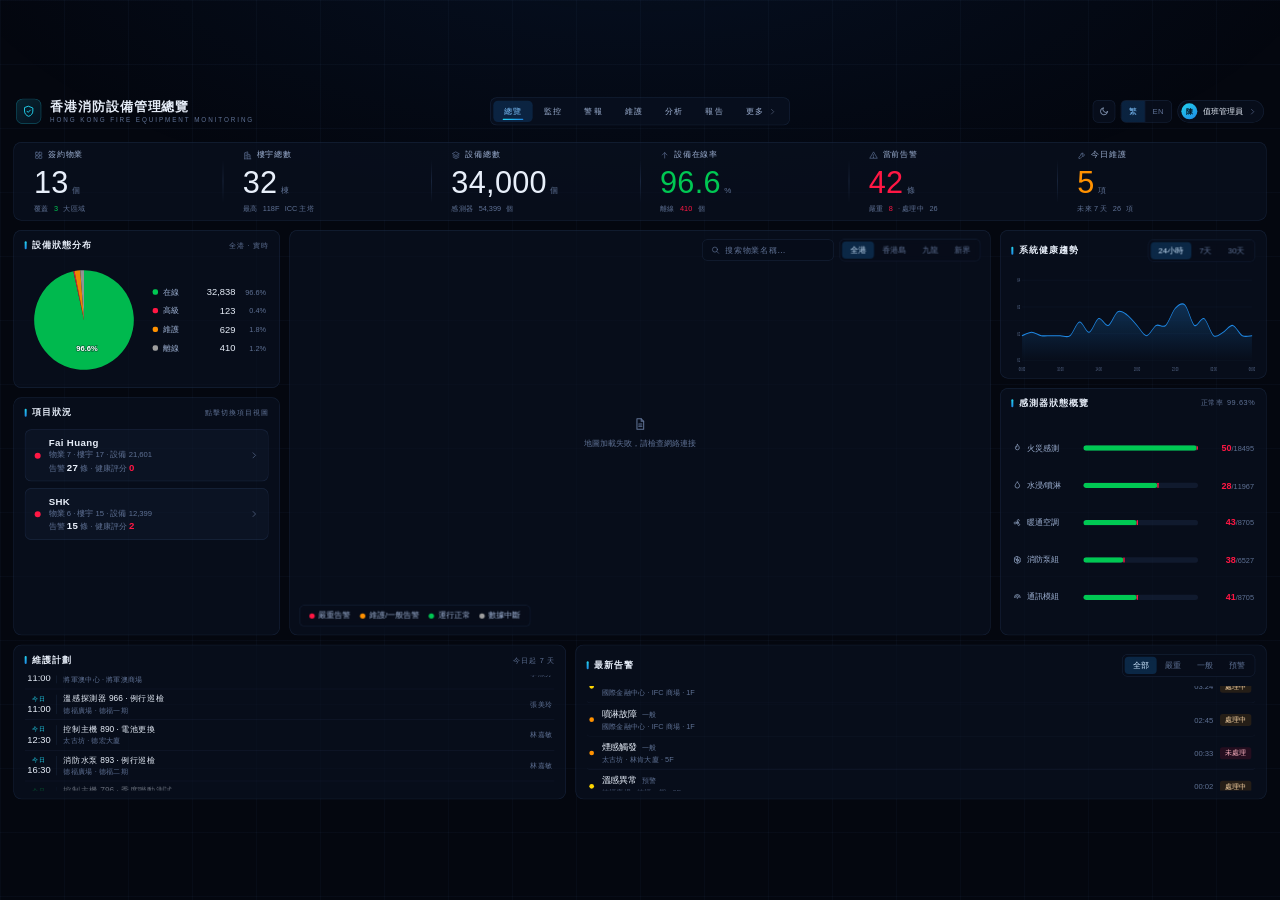
==== index.html @ 1ed0c93c "Add files via upload" ====
<!DOCTYPE html>
<html lang="zh-HK">
<head>
<meta charset="UTF-8">
<title>香港消防設備管理總覽 · L1</title>
<link rel="stylesheet" href="css/style.css">
</head>
<body>
<div id="screen">

  <!-- 顶部标题栏 + 主导航 -->
  <header class="hd">
    <div class="hd-left">
      <div class="hd-brand" id="brandIcon"></div>
      <div class="hd-title">
        <h1 data-i18n="香港消防設備管理總覽">香港消防設備管理總覽</h1>
        <p>HONG KONG FIRE EQUIPMENT MONITORING</p>
      </div>
    </div>
    <nav class="main-nav" id="mainNav"></nav>
    <div class="hd-right">
      <div class="hd-score" id="hdScore"></div>
      <div class="tb-ctrl" id="tbCtrl"></div>
    </div>
  </header>

  <!-- KPI 指标带 -->
  <section class="kpis stagger" id="kpis"></section>

  <!-- 主体三栏 -->
  <div class="row">

    <!-- 左栏 -->
    <div class="col left stagger">
      <section class="panel">
        <header class="p-hd"><h2 data-i18n="設備狀態分布">設備狀態分布</h2><span class="p-sub" id="devSub"></span></header>
        <div class="p-bd"><div class="donut-wrap" id="devDonut"></div></div>
      </section>
      <section class="panel">
        <header class="p-hd"><h2 data-i18n="項目狀況">項目狀況</h2><span class="p-sub" id="projSub"></span></header>
        <div class="p-bd" id="projPanel"></div>
      </section>
    </div>

    <!-- 中央高德地图 -->
    <section class="panel map-panel">
      <div class="map-tools">
        <div class="search" id="mapSearch">
          <span id="searchIcon"></span>
          <input type="text" data-i18n-ph="搜索物業名稱…" placeholder="搜索物業名稱…" id="searchInput">
        </div>
        <div class="chips" id="regionChips">
          <button class="chip on" data-r="ALL" data-i18n="全港">全港</button>
          <button class="chip" data-r="HK" data-i18n="香港島">香港島</button>
          <button class="chip" data-r="KL" data-i18n="九龍">九龍</button>
          <button class="chip" data-r="NT" data-i18n="新界">新界</button>
        </div>
      </div>
      <div id="gdMap"></div>
      <div class="map-legend">
        <span><i style="background:var(--crit)"></i><em data-i18n="嚴重告警" style="font-style:normal">嚴重告警</em></span>
        <span><i style="background:var(--warn)"></i><em data-i18n="維護/一般告警" style="font-style:normal">維護/一般告警</em></span>
        <span><i style="background:var(--ok)"></i><em data-i18n="運行正常" style="font-style:normal">運行正常</em></span>
        <span><i style="background:var(--idle)"></i><em data-i18n="數據中斷" style="font-style:normal">數據中斷</em></span>
      </div>
      <div class="map-hover-card" id="hoverCard" style="display:none"></div>
    </section>

    <!-- 右栏 -->
    <div class="col right l1r stagger">
      <section class="panel">
        <header class="p-hd">
          <h2 data-i18n="系統健康趨勢">系統健康趨勢</h2>
          <div class="chips" id="trendChips">
            <button class="chip on" data-t="24h" data-i18n="24小時">24小時</button>
            <button class="chip" data-t="7d" data-i18n="7天">7天</button>
            <button class="chip" data-t="30d" data-i18n="30天">30天</button>
          </div>
        </header>
        <div class="p-bd" id="trendPanel" style="padding-bottom:4px"></div>
      </section>
      <section class="panel">
        <header class="p-hd"><h2 data-i18n="感測器狀態概覽">感測器狀態概覽</h2><span class="p-sub" id="sensorSub"></span></header>
        <div class="p-bd" id="sensorPanel"></div>
      </section>
    </div>
  </div>

  <!-- 底部：维护计划 + 最新告警 -->
  <div class="row stagger" style="grid-template-rows:auto;grid-template-columns:1fr 1.25fr">
    <section class="panel">
      <header class="p-hd"><h2 data-i18n="維護計劃">維護計劃</h2><span class="p-sub" data-i18n="今日起 7 天">今日起 7 天</span></header>
      <div class="p-bd" id="maintPanel"></div>
    </section>
    <section class="panel">
      <header class="p-hd">
        <h2 data-i18n="最新告警">最新告警</h2>
        <div class="chips" id="alarmChips">
          <button class="chip on" data-l="0" data-i18n="全部">全部</button>
          <button class="chip" data-l="1" data-i18n="嚴重">嚴重</button>
          <button class="chip" data-l="2" data-i18n="一般">一般</button>
          <button class="chip" data-l="3" data-i18n="預警">預警</button>
        </div>
      </header>
      <div class="p-bd" id="alarmPanel"></div>
    </section>
  </div>
</div>

<script src="https://webapi.amap.com/maps?v=2.0&key=482b385813c3145a2d7cbc16e38c318f"></script>
<script src="https://cdn.bootcdn.net/ajax/libs/echarts/5.4.3/echarts.min.js"></script>
<script src="js/data.js"></script>
<script src="js/charts.js"></script>
<script src="js/common.js"></script>
<script src="js/l1.js"></script>
</body>
</html>
---- css/style.css ----
/* ============================================================
 * 香港消防设备管理大屏 · 设计系统
 * 深色极简科技风 · 1920×1080 设计稿，transform 缩放适配
 * ============================================================ */

:root {
  --bg-0: #04070F;
  --bg-1: rgba(11, 18, 34, .62);
  --bg-2: rgba(17, 26, 48, .55);
  --line: rgba(99, 140, 210, .14);
  --line-2: rgba(99, 140, 210, .26);
  --text-1: #E8EFFA;
  --text-2: #9FB2D4;
  --text-3: #5F7194;
  --accent: #1E88E5;
  --cyan: #22D3EE;
  --ok: #00C853;
  --crit: #FF1744;
  --warn: #FF9100;
  --idle: #9E9E9E;
  --caution: #FFD600;
  --num-font: "DIN Alternate", "Bahnschrift", "Avenir Next Condensed", "Arial Narrow", sans-serif;
  --nav-bg: rgba(11, 18, 34, .62);
  --nav-on: #7FC4FF;
  --hover-bg: rgba(99, 140, 210, .10);
  --drop-bg: rgba(13, 21, 40, .97);
  --drop-shadow: rgba(0, 0, 0, .5);
  --chip-bg: rgba(8, 13, 26, .7);
  --chip-on-fg: #CFE8FF;
  --pop-bg: rgba(9, 15, 30, .94);
  --card-hover: rgba(23, 35, 64, .72);
  --room-bg: rgba(22, 36, 66, .5);
  --plan-bg: rgba(15, 25, 48, .4);
}

* { margin: 0; padding: 0; box-sizing: border-box; }
html, body { width: 100%; height: 100%; overflow: hidden; background: var(--bg-0); }

body {
  font-family: -apple-system, "PingFang SC", "HarmonyOS Sans SC", "Microsoft YaHei", sans-serif;
  font-size: 13px; color: var(--text-1);
  -webkit-font-smoothing: antialiased;
  user-select: none;
}

/* 背景氛围：网格 + 顶部光晕（极弱） */
body::before {
  content: ''; position: fixed; inset: 0; pointer-events: none; z-index: 0;
  background:
    radial-gradient(1100px 480px at 50% -10%, rgba(30, 100, 200, .10), transparent 65%),
    linear-gradient(rgba(99, 140, 210, .045) 1px, transparent 1px),
    linear-gradient(90deg, rgba(99, 140, 210, .045) 1px, transparent 1px);
  background-size: 100% 100%, 64px 64px, 64px 64px;
}

/* ---------- 大屏画布 ---------- */
#screen {
  position: absolute; left: 50%; top: 50%;
  width: 1920px; height: 1080px;
  transform-origin: center center;
  display: grid;
  grid-template-rows: 64px 118px 1fr 232px;
  gap: 14px; padding: 0 20px 16px;
  z-index: 1;
}

/* ============================================================
 * 顶部标题栏 + 主导航
 * ============================================================ */
.hd {
  display: grid; grid-template-columns: 1fr auto 1fr; align-items: center;
  padding: 0 4px; gap: 12px;
}
.hd-left { justify-self: start; display: flex; align-items: center; gap: 13px; min-width: 0; }
.hd-right { justify-self: end; display: flex; align-items: center; gap: 8px; }
.hd-brand {
  width: 38px; height: 38px; border-radius: 10px; flex: none;
  display: grid; place-items: center; color: var(--cyan);
  background: linear-gradient(145deg, rgba(34, 211, 238, .14), rgba(30, 136, 229, .08));
  border: 1px solid rgba(34, 211, 238, .28);
}
.hd-title h1 { font-size: 19px; font-weight: 600; letter-spacing: .1em; line-height: 1.2; white-space: nowrap; }
.hd-title p { font-size: 9.5px; letter-spacing: .3em; color: var(--text-3); margin-top: 3px; white-space: nowrap; }
.hd-crumb { display: none; align-items: center; gap: 8px; font-size: 12px; color: var(--text-3); margin-left: 6px; white-space: nowrap; }
.hd-crumb b { color: var(--text-1); font-weight: 500; }
.hd-crumb i { font-style: normal; color: var(--text-3); }

.btn-back {
  display: inline-flex; align-items: center; gap: 6px; height: 34px; padding: 0 13px 0 10px;
  background: var(--bg-1); border: 1px solid var(--line-2); border-radius: 8px;
  color: var(--text-2); font-size: 12.5px; cursor: pointer; transition: .2s; flex: none;
}
.btn-back:hover { color: var(--text-1); border-color: rgba(34, 211, 238, .5); background: rgba(34, 211, 238, .06); }

/* 头部辅助信息（L2 联系方式 / L3 租户） */
.hd-sub {
  display: none; align-items: center; gap: 7px; height: 30px; padding: 0 12px; margin-left: 4px;
  border: 1px solid var(--line); border-radius: 8px; background: var(--bg-1);
  font-size: 11.5px; color: var(--text-2); white-space: nowrap; overflow: hidden;
  max-width: 460px; min-width: 0;
}
.hd-sub .ic { color: var(--text-3); flex: none; }
.hd-score { display: flex; align-items: center; gap: 8px; }
.hd-score .ch-gauge { width: 44px; height: 44px; }
.hd-score .g-num { font-size: 15px; }

/* ---------- 主导航（总览/监控/警报/维护/分析/报告/更多） ---------- */
.main-nav {
  justify-self: center; display: flex; align-items: center; gap: 2px;
  padding: 4px; border-radius: 10px;
  background: var(--nav-bg); border: 1px solid var(--line);
}
.mn {
  position: relative; height: 32px; padding: 0 15px; border: 0; border-radius: 7px;
  background: none; color: var(--text-2); font-size: 12.5px; letter-spacing: .1em;
  font-family: inherit; cursor: pointer; display: flex; align-items: center; gap: 5px; transition: .16s;
  white-space: nowrap;
}
.mn:hover { color: var(--text-1); background: var(--hover-bg); }
.mn.on { color: var(--nav-on); background: rgba(30, 136, 229, .18); }
.mn.on::after {
  content: ''; position: absolute; left: 14px; right: 14px; bottom: 3px; height: 2px;
  border-radius: 1px; background: linear-gradient(90deg, var(--cyan), var(--accent));
}
.mn .ic { opacity: .55; }

/* ---------- 右侧控件：主题 / 语言 / 个人信息 ---------- */
.tb-ctrl { display: flex; align-items: center; gap: 8px; }
.tb-btn {
  width: 34px; height: 34px; border-radius: 8px; border: 1px solid var(--line);
  background: var(--bg-1); color: var(--text-2); display: grid; place-items: center;
  cursor: pointer; transition: .16s;
}
.tb-btn:hover { color: var(--text-1); border-color: var(--line-2); background: var(--hover-bg); }
.lang-seg {
  display: flex; height: 34px; border: 1px solid var(--line); border-radius: 8px;
  background: var(--bg-1); overflow: hidden;
}
.lang-seg button {
  border: 0; background: none; padding: 0 11px; cursor: pointer; transition: .16s;
  color: var(--text-3); font-size: 11.5px; letter-spacing: .06em; font-family: inherit;
}
.lang-seg button:hover { color: var(--text-1); }
.lang-seg button.on { color: var(--nav-on); background: rgba(30, 136, 229, .18); }
.lang-seg button + button { border-left: 1px solid var(--line); }

.user-btn {
  display: flex; align-items: center; gap: 8px; height: 34px; padding: 0 10px 0 5px;
  border-radius: 17px; border: 1px solid var(--line); background: var(--bg-1);
  color: var(--text-2); cursor: pointer; font-family: inherit; transition: .16s;
}
.user-btn:hover { border-color: var(--line-2); color: var(--text-1); }
.user-btn b { font-size: 12px; color: var(--text-1); font-weight: 500; white-space: nowrap; }
.user-btn .ic { color: var(--text-3); }
.av {
  width: 24px; height: 24px; border-radius: 50%; flex: none;
  display: grid; place-items: center; font-size: 11px; font-weight: 700; color: #04121F;
  background: linear-gradient(145deg, #22D3EE, #1E88E5);
}

/* ---------- 下拉菜单 ---------- */
.dd { position: relative; }
.dd-menu {
  position: absolute; top: calc(100% + 8px); right: 0; min-width: 156px; z-index: 60;
  background: var(--drop-bg); border: 1px solid var(--line-2); border-radius: 10px;
  padding: 6px; box-shadow: 0 16px 44px var(--drop-shadow); display: none;
}
.dd.open .dd-menu { display: block; animation: fadeUp .18s cubic-bezier(.22, 1, .36, 1); }
.dd-nav .dd-menu { right: auto; }
.dd-menu button {
  display: flex; align-items: center; gap: 9px; width: 100%; text-align: left;
  border: 0; background: none; color: var(--text-2); font-size: 12.5px; font-family: inherit;
  padding: 8px 10px; border-radius: 7px; cursor: pointer; transition: .14s; white-space: nowrap;
}
.dd-menu button:hover { background: var(--hover-bg); color: var(--text-1); }
.dd-menu button.danger:hover { color: var(--crit); }
.dd-menu hr { border: 0; border-top: 1px solid var(--line); margin: 5px 4px; }
.dd-hd {
  display: flex; align-items: center; gap: 10px; padding: 8px 10px; margin-bottom: 4px;
  border-bottom: 1px solid var(--line);
}
.dd-hd b { display: block; font-size: 12.5px; color: var(--text-1); font-weight: 550; }
.dd-hd i { font-style: normal; font-size: 10.5px; color: var(--text-3); }

/* ---------- Toast ---------- */
.toast {
  position: fixed; left: 50%; bottom: 36px; z-index: 1000;
  transform: translate(-50%, 12px); opacity: 0; transition: .28s cubic-bezier(.22, 1, .36, 1);
  display: flex; align-items: center; gap: 9px; padding: 11px 20px; border-radius: 10px;
  background: var(--drop-bg); border: 1px solid var(--line-2); color: var(--text-1);
  font-size: 13px; box-shadow: 0 16px 44px var(--drop-shadow); pointer-events: none;
}
.toast.show { opacity: 1; transform: translate(-50%, 0); }
.toast .ic { color: var(--cyan); }

@keyframes breathe { 50% { box-shadow: 0 0 0 3px rgba(255, 23, 68, .12); } }

/* ============================================================
 * KPI 指标带（hairline 分隔，不做卡片堆叠）
 * ============================================================ */
.kpis {
  display: grid; grid-template-columns: repeat(6, 1fr);
  background: var(--bg-1); border: 1px solid var(--line); border-radius: 12px;
  overflow: hidden;
}
.kpi {
  position: relative; display: flex; flex-direction: column; justify-content: center;
  gap: 9px; padding: 0 30px; min-width: 0;
}
.kpi + .kpi::before {
  content: ''; position: absolute; left: 0; top: 22%; height: 56%; width: 1px;
  background: linear-gradient(transparent, var(--line-2), transparent);
}
.kpi .k-label { font-size: 12px; color: var(--text-2); letter-spacing: .1em; display: flex; align-items: center; gap: 7px; }
.kpi .k-label .ic { color: var(--text-3); }
.kpi .k-val { display: flex; align-items: baseline; gap: 5px; }
.kpi .num { font-family: var(--num-font); font-size: 46px; font-weight: 500; line-height: 1; letter-spacing: .01em; font-variant-numeric: tabular-nums; }
.kpi .unit { font-size: 12px; color: var(--text-3); }
.kpi .k-sub { font-size: 11px; color: var(--text-3); display: flex; gap: 8px; align-items: center; }
.kpi .k-sub b { font-weight: 500; }
.kpi.clickable { cursor: pointer; }
.kpi.clickable:hover { background: rgba(34, 211, 238, .045); }
.k-sub .up { color: var(--ok); } .k-sub .down { color: var(--crit); }

/* ============================================================
 * 面板
 * ============================================================ */
.row { display: grid; grid-template-columns: 400px 1fr 400px; gap: 14px; min-height: 0; }
.col { display: grid; gap: 14px; min-height: 0; }
.col.left, .col.right { grid-template-rows: minmax(0, auto) minmax(0, 1fr); }
/* 右栏多面板的显式行高分配（按页面） */
.col.right.l1r { grid-template-rows: minmax(0, 0.6fr) minmax(0, 1fr); }
.col.right.l2r { grid-template-rows: minmax(0, 1.45fr) minmax(0, 1fr); }
.col.right.l3r { grid-template-rows: minmax(0, 1fr) minmax(0, 1.5fr); }
/* L3 主区：收窄侧栏，让平面图更舒展 */
.row.l3-row { grid-template-columns: 372px 1fr 372px; }

.panel {
  position: relative; display: flex; flex-direction: column; min-height: 0;
  background: var(--bg-1); border: 1px solid var(--line); border-radius: 12px;
}
.p-hd {
  display: flex; align-items: center; justify-content: space-between;
  padding: 13px 16px 10px; flex: none;
}
.p-hd h2 {
  font-size: 13px; font-weight: 600; letter-spacing: .16em; color: var(--text-1);
  display: flex; align-items: center; gap: 8px;
}
.p-hd h2::before { content: ''; width: 3px; height: 12px; border-radius: 2px; background: linear-gradient(180deg, var(--cyan), var(--accent)); }
.p-hd .p-sub { font-size: 11px; color: var(--text-3); letter-spacing: .08em; }
.p-bd { flex: 1; min-height: 0; padding: 4px 16px 12px; position: relative; }

/* 面板内部上下分区 */
.p-split { display: grid; grid-template-rows: minmax(0, .9fr) minmax(0, 1.1fr); min-height: 0; height: 100%; }
.p-split > div { min-height: 0; }

/* ============================================================
 * 图表通用
 * ============================================================ */
.ch-tick { font-size: 10.5px; fill: var(--text-3); font-family: var(--num-font); }
/* 折線圖：block 填滿面板，避免 inline SVG 高度百分比失效溢出 */
svg.ch-line { display: block; width: 100%; height: 100%; }
.ch-barval { font-size: 10px; fill: var(--text-2); font-family: var(--num-font); }
.c-num { font-size: 30px; font-weight: 500; fill: var(--text-1); font-family: var(--num-font); text-anchor: middle; }
.c-sub { font-size: 11px; fill: var(--text-3); text-anchor: middle; letter-spacing: .1em; }
.g-num { font-size: 22px; font-weight: 600; font-family: var(--num-font); }
.c-pct { font-size: 11px; font-weight: 600; fill: #fff; font-family: var(--num-font); paint-order: stroke; stroke: rgba(8,14,26,.45); stroke-width: 2px; }

/* ============================================================
 * 項目狀況卡片
 * ============================================================ */
.proj-list { display: flex; padding-top: 2px; flex-direction: column; gap: 10px; height: 100%; min-height: 0; }
.proj-card {
  display: flex; align-items: center; gap: 12px; width: 100%; text-align: left;
  padding: 11px 14px; border: 1px solid var(--line); border-radius: 10px;
  background: rgba(99, 140, 210, .05); cursor: pointer; transition: .18s; font: inherit;
}
.proj-card:hover { background: rgba(30, 136, 229, .12); border-color: rgba(30, 136, 229, .45); transform: translateY(-1px); }
.proj-card.on { border-color: var(--cyan); background: rgba(34, 211, 238, .08); box-shadow: inset 0 0 0 1px rgba(34, 211, 238, .3); }
.proj-card .p-dot { width: 9px; height: 9px; border-radius: 50%; flex: none; }
.proj-card .pc-main { flex: 1; min-width: 0; display: flex; flex-direction: column; gap: 3px; }
.proj-card .pc-main b { font-size: 14.5px; color: var(--text-1); letter-spacing: .04em; }
.proj-card .pc-main span { font-size: 11.5px; color: var(--text-3); }
.proj-card .pc-main b i { font-style: normal; font-family: var(--num-font); }
.proj-card .pc-go { color: var(--text-3); flex: none; transition: .18s; }
.proj-card:hover .pc-go { color: var(--cyan); transform: translateX(2px); }
.proj-back {
  display: inline-flex; align-items: center; gap: 6px; height: 28px; padding: 0 12px; margin-bottom: 10px;
  border-radius: 7px; border: 1px solid var(--line-2); background: rgba(30, 136, 229, .12);
  color: var(--chip-on-fg); font-size: 12px; cursor: pointer; transition: .18s; font-family: inherit;
}
.proj-back:hover { background: rgba(30, 136, 229, .22); }
/* 項目面板：返回按鈕 + 卡片列表縱向排布，避免擠出面板 */
#projPanel { display: flex; flex-direction: column; }
#projPanel .proj-list { flex: 1; min-height: 0; height: auto; overflow: hidden; }
#projPanel .proj-back { position: relative; z-index: 2; }
/* L1 設備狀態餅圖：固定尺寸，避免按 SVG/Canvas 默認尺寸撐高左欄 */
#pieChart { width: 178px; height: 178px; flex: none; }
#devDonut .ch-donut { width: 178px; height: 178px; flex: none; }

/* 环形图图例 */
.donut-wrap { display: flex; align-items: center; gap: 10px; height: 100%; }
.donut-wrap .ch-donut { flex: none; }
.legend { flex: 1; display: flex; flex-direction: column; gap: 7px; min-width: 0; }
.legend .lg-item { display: flex; align-items: center; gap: 8px; font-size: 12px; color: var(--text-2); cursor: pointer; padding: 2px 4px; border-radius: 6px; transition: .15s; }
.legend .lg-item:hover { background: rgba(99, 140, 210, .08); color: var(--text-1); }
.legend .lg-item.dim { opacity: .35; }
.legend .lg-dot { width: 8px; height: 8px; border-radius: 3px; flex: none; }
.legend .lg-name { flex: 1; }
.legend .lg-val { font-family: var(--num-font); font-size: 14px; color: var(--text-1); }
.legend .lg-pct { font-family: var(--num-font); font-size: 11px; color: var(--text-3); width: 38px; text-align: right; }

/* 横向条形 */
.hb-list { display: flex; flex-direction: column; justify-content: space-evenly; height: 100%; min-height: 0; }
.hb-row { display: grid; grid-template-columns: 96px 1fr 74px; align-items: center; gap: 10px; padding: 3px 2px; border-radius: 6px; }
button.hb-row.hb-btn { width: 100%; border: 0; background: none; font: inherit; text-align: left; cursor: pointer; }
button.hb-row.hb-btn:hover { background: rgba(99, 140, 210, .1); }
.hb-label { font-size: 12px; color: var(--text-2); white-space: nowrap; overflow: hidden; text-overflow: ellipsis; text-align: right; }
.hb-row.active .hb-label { color: var(--cyan); }
.hb-track { position: relative; height: 8px; background: rgba(99, 140, 210, .10); border-radius: 4px; overflow: hidden; display: flex; }
.hb-fill { position: relative; height: 100%; border-radius: 4px; min-width: 2px; transition: width .9s cubic-bezier(.22, 1, .36, 1); }
.hb-val { font-family: var(--num-font); font-size: 13.5px; color: var(--text-1); text-align: right; white-space: nowrap; }
.hb-val i { font-style: normal; color: var(--text-3); font-size: 11px; }
.sb-label { display: flex; align-items: center; gap: 7px; font-size: 12px; color: var(--text-2); white-space: nowrap; }

/* 折线 hover */
.ln-hit:hover { fill: rgba(99, 140, 210, .15); }

/* ============================================================
 * 地图
 * ============================================================ */
.map-panel { overflow: hidden; }
.map-tools { position: absolute; top: 12px; right: 14px; z-index: 5; display: flex; gap: 8px; align-items: center; }
.chips { display: flex; background: var(--chip-bg); border: 1px solid var(--line); border-radius: 8px; padding: 3px; backdrop-filter: blur(6px); }
.chip {
  height: 26px; padding: 0 12px; border: 0; background: transparent; border-radius: 6px;
  color: var(--text-3); font-size: 12px; cursor: pointer; transition: .18s; white-space: nowrap; font-family: inherit;
}
.chip:hover { color: var(--text-1); }
.chip.on { background: rgba(30, 136, 229, .22); color: var(--chip-on-fg); }

/* ---------- 高德地图 ---------- */
#gdMap { position: absolute; inset: 0; background: transparent; }
#gdMap .amap-logo, #gdMap .amap-copyright { opacity: 0; }
.gm-mk { position: relative; width: 0; height: 0; cursor: pointer; }
.gm-mk .gm-dot {
  position: absolute; left: 0; top: 0; transform: translate(-50%, -50%);
  border-radius: 50%; background: var(--c); border: 1.5px solid var(--c);
  box-shadow: 0 0 10px 0 color-mix(in srgb, var(--c) 55%, transparent);
}
.gm-mk .gm-core {
  position: absolute; left: 0; top: 0; transform: translate(-50%, -50%);
  width: 4px; height: 4px; border-radius: 50%; background: var(--c);
}
.gm-mk .gm-ring {
  position: absolute; left: 0; top: 0; width: 36px; height: 36px;
  transform: translate(-50%, -50%); border-radius: 50%;
  border: 1.4px solid var(--c); opacity: 0;
}
.gm-mk .gm-lb {
  position: absolute; left: 16px; top: 0; transform: translateY(-50%);
  font-size: 11.5px; font-weight: 500; color: var(--text-2); white-space: nowrap;
  text-shadow: 0 0 4px rgba(0, 0, 0, .9), 0 1px 3px rgba(0, 0, 0, .9);
}
.gm-mk:hover .gm-lb, .gm-mk.focus .gm-lb { color: #EAF4FF; }
.gm-mk.crit .gm-ring, .gm-mk.focus .gm-ring, .gm-mk:hover .gm-ring { opacity: 1; animation: gmPulse 2.2s ease-out infinite; }
@keyframes gmPulse { 0% { transform: translate(-50%, -50%) scale(.5); opacity: .95; } 80% { transform: translate(-50%, -50%) scale(1.9); opacity: 0; } 100% { opacity: 0; } }
.gm-empty { position: absolute; inset: 0; display: grid; place-items: center; }

.map-legend {
  position: absolute; left: 14px; bottom: 12px; z-index: 5;
  display: flex; gap: 14px; padding: 8px 14px;
  background: var(--chip-bg); border: 1px solid var(--line); border-radius: 8px;
  backdrop-filter: blur(6px); font-size: 11.5px; color: var(--text-2);
}
.map-legend span { display: flex; align-items: center; gap: 6px; }
.map-legend i { width: 8px; height: 8px; border-radius: 50%; }
.map-hover-card {
  position: absolute; z-index: 6; width: 232px; padding: 12px 14px;
  background: var(--pop-bg); border: 1px solid var(--line-2); border-radius: 10px;
  backdrop-filter: blur(10px); pointer-events: none;
  box-shadow: 0 12px 40px var(--drop-shadow);
}
.map-hover-card h5 { font-size: 14px; font-weight: 600; display: flex; align-items: center; gap: 7px; }
.map-hover-card .mrow { display: flex; justify-content: space-between; font-size: 12px; color: var(--text-2); margin-top: 6px; }
.map-hover-card .mrow b { font-family: var(--num-font); color: var(--text-1); font-weight: 500; }
.map-hover-card .go { margin-top: 9px; color: var(--cyan); font-size: 11.5px; letter-spacing: .1em; }
@keyframes blink { 50% { opacity: .25; } }

/* ============================================================
 * 列表（告警 / 维护）
 * ============================================================ */
.list { height: 100%; overflow: hidden; position: relative; }
.list-scroll { position: absolute; inset: 0; overflow: hidden; }
.alarm-row {
  display: grid; grid-template-columns: 8px 1fr auto auto; gap: 10px; align-items: center;
  padding: 7px 6px 7px 4px; border-bottom: 1px solid rgba(99, 140, 210, .08);
  cursor: pointer; border-radius: 6px; transition: background .15s;
}
.alarm-row:hover { background: rgba(99, 140, 210, .07); }
.alarm-row.new { animation: rowIn .6s cubic-bezier(.22, 1, .36, 1); }
@keyframes rowIn { from { opacity: 0; transform: translateY(-14px); } }
.alarm-row .a-dot { width: 7px; height: 7px; border-radius: 50%; }
.alarm-row .a-dot.l1 { animation: blink 1.3s infinite; }
.alarm-row .a-main { min-width: 0; }
.alarm-row .a-type { font-size: 13px; color: var(--text-1); display: flex; gap: 8px; align-items: baseline; }
.alarm-row .a-type em { font-style: normal; font-size: 10.5px; color: var(--text-3); }
.alarm-row .a-loc { font-size: 11px; color: var(--text-3); margin-top: 2px; white-space: nowrap; overflow: hidden; text-overflow: ellipsis; }
.alarm-row .a-time { font-family: var(--num-font); font-size: 11.5px; color: var(--text-3); }
.alarm-row .a-st { font-size: 10.5px; padding: 2px 7px; border-radius: 4px; white-space: nowrap; }
.alarm-row .a-st.open { color: #FFB3C2; background: rgba(255, 23, 68, .12); }
.alarm-row .a-st.doing { color: #FFD9A8; background: rgba(255, 145, 0, .12); }

.maint-row {
  display: grid; grid-template-columns: 44px 1fr auto; gap: 10px; align-items: center;
  padding: 6px 4px; border-bottom: 1px solid rgba(99, 140, 210, .08);
}
.maint-row .m-date { text-align: center; border-right: 1px solid var(--line); padding-right: 8px; }
.maint-row .m-date b { display: block; font-size: 9.5px; color: var(--cyan); letter-spacing: .1em; font-weight: 500; }
.maint-row .m-date span { font-family: var(--num-font); font-size: 14px; }
.maint-row .m-main { min-width: 0; }
.maint-row .m-main .t { font-size: 12.5px; color: var(--text-1); white-space: nowrap; overflow: hidden; text-overflow: ellipsis; }
.maint-row .m-main .s { font-size: 11px; color: var(--text-3); margin-top: 1px; white-space: nowrap; overflow: hidden; text-overflow: ellipsis; }
.maint-row .m-who { font-size: 11px; color: var(--text-3); white-space: nowrap; }
.maint-row.done { opacity: .42; }
.maint-row.done .m-date b { color: var(--ok); }

/* 滚动条 */
::-webkit-scrollbar { width: 4px; height: 4px; }
::-webkit-scrollbar-thumb { background: rgba(99, 140, 210, .25); border-radius: 2px; }
::-webkit-scrollbar-track { background: transparent; }

/* ============================================================
 * L2 楼宇卡片
 * ============================================================ */
.b-toolbar { display: flex; align-items: center; gap: 10px; padding: 12px 16px 8px; flex: none; }
.search {
  display: flex; align-items: center; gap: 8px; height: 32px; padding: 0 12px; flex: none;
  background: var(--chip-bg); border: 1px solid var(--line); border-radius: 8px; color: var(--text-3);
}
.search input {
  border: 0; outline: 0; background: transparent; color: var(--text-1);
  font-size: 12.5px; width: 150px; font-family: inherit;
}
.search input::placeholder { color: var(--text-3); }

.b-grid {
  flex: 1; min-height: 0; overflow-y: auto; padding: 4px 16px 14px;
  display: grid; grid-template-columns: repeat(auto-fill, minmax(232px, 1fr));
  gap: 12px; align-content: start;
}
.b-card {
  position: relative; display: flex; flex-direction: column; gap: 10px;
  padding: 14px 16px 12px; border-radius: 10px; cursor: pointer;
  background: var(--bg-2); border: 1px solid var(--line);
  transition: transform .18s, border-color .18s, background .18s;
}
.b-card:hover { transform: translateY(-3px); border-color: rgba(34, 211, 238, .45); background: var(--card-hover); }
.b-card .b-top { display: flex; align-items: center; gap: 9px; }
.b-card .b-st { width: 9px; height: 9px; border-radius: 50%; flex: none; }
.b-card .b-st.crit { box-shadow: 0 0 8px rgba(255, 23, 68, .8); animation: blink 1.4s infinite; }
.b-card .b-name { font-size: 14.5px; font-weight: 550; flex: 1; min-width: 0; white-space: nowrap; overflow: hidden; text-overflow: ellipsis; }
.b-card .b-chev { color: var(--text-3); flex: none; }
.b-card .b-alarms { font-family: var(--num-font); font-size: 12px; color: #FFB3C2; background: rgba(255, 23, 68, .12); padding: 1px 8px; border-radius: 10px; }
.b-card .b-alarms.zero { color: var(--ok); background: rgba(0, 200, 83, .10); }
.b-card .b-rate { display: flex; align-items: center; gap: 10px; }
.b-card .b-rate .num { font-family: var(--num-font); font-size: 26px; font-weight: 500; width: 74px; }
.b-card .b-rate .bar { flex: 1; height: 6px; background: rgba(99, 140, 210, .12); border-radius: 3px; overflow: hidden; }
.b-card .b-rate .bar i { display: block; height: 100%; border-radius: 3px; }
.b-card .b-meta { display: flex; gap: 14px; font-size: 11px; color: var(--text-3); border-top: 1px solid rgba(99, 140, 210, .1); padding-top: 9px; }
.b-card .b-meta b { color: var(--text-2); font-weight: 500; font-family: var(--num-font); font-size: 12.5px; }

/* ============================================================
 * L3 楼层平面图
 * ============================================================ */
.plan-wrap { display: grid; grid-template-columns: 86px 1fr; min-height: 0; height: 100%; }
.floor-rail { overflow-y: auto; padding: 10px 8px; border-right: 1px solid var(--line); }
.f-btn {
  position: relative; display: block; width: 100%; height: 38px; margin-bottom: 5px;
  border: 1px solid transparent; border-radius: 8px; background: transparent;
  color: var(--text-3); font-size: 13.5px; font-family: var(--num-font); cursor: pointer; transition: .15s;
}
.f-btn:hover { color: var(--text-1); background: rgba(99, 140, 210, .08); }
.f-btn.on { color: #D9EEFF; background: rgba(30, 136, 229, .2); border-color: rgba(30, 136, 229, .45); }
.f-btn .fd { position: absolute; right: 7px; top: 50%; transform: translateY(-50%); width: 6px; height: 6px; border-radius: 50%; background: var(--crit); animation: blink 1.3s infinite; }

.plan-stage { position: relative; min-width: 0; min-height: 0; overflow: hidden; }
.plan-svg { position: absolute; inset: 0; width: 100%; height: 100%; cursor: grab; }
.plan-svg.grabbing { cursor: grabbing; }
.plan-svg .room { fill: var(--room-bg); stroke: rgba(99, 140, 210, .20); stroke-width: 1; }
.plan-svg .plan-bg { fill: var(--plan-bg); stroke: rgba(99, 140, 210, .35); }
.plan-svg .core { fill: rgba(30, 136, 229, .10); stroke: rgba(30, 136, 229, .30); }
.plan-svg .corridor { fill: rgba(99, 140, 210, .05); }
.plan-svg .room-label { font-size: 10px; fill: rgba(159, 178, 212, .5); letter-spacing: .12em; }
.dev { cursor: pointer; }
.dev .hit { fill: transparent; }
.dev:hover .halo, .dev.hl .halo { opacity: 1; }
.dev .halo { opacity: 0; transition: .2s; }
.dev.hl .halo { opacity: 1; }
.dev.crit .halo { animation: blink 1.2s infinite; }
.plan-zoom { position: absolute; right: 12px; top: 12px; z-index: 4; display: flex; flex-direction: column; gap: 6px; }
.plan-zoom button {
  width: 30px; height: 30px; border-radius: 7px; border: 1px solid var(--line);
  background: var(--chip-bg); color: var(--text-2); cursor: pointer; font-size: 15px;
  display: grid; place-items: center;
}
.plan-zoom button:hover { color: var(--text-1); border-color: var(--line-2); }
.floor-tag { position: absolute; left: 12px; top: 12px; z-index: 4; font-family: var(--num-font); font-size: 30px; color: var(--text-1); letter-spacing: .06em; }
.floor-tag small { font-size: 11px; color: var(--text-3); letter-spacing: .2em; display: block; margin-bottom: 2px; font-family: -apple-system, "PingFang SC", sans-serif; }
.plan-legend {
  position: absolute; left: 12px; bottom: 10px; z-index: 4;
  display: flex; flex-direction: column; gap: 6px; padding:  9px 13px;
  background: var(--chip-bg); border: 1px solid var(--line); border-radius: 8px;
  font-size: 11px; color: var(--text-2);
}
.plan-legend .lg2 { display: flex; align-items: center; gap: 7px; }
.plan-legend .lg2 .ic { color: var(--text-2); }

/* 设备详情 */
.dev-detail { display: flex; flex-direction: column; height: 100%; overflow-y: auto; }
.dev-detail .dd-empty { margin: auto; text-align: center; color: var(--text-3); font-size: 12px; display: flex; flex-direction: column; align-items: center; gap: 10px; padding: 30px 0; }
.dd-head { display: flex; align-items: center; gap: 10px; padding: 2px 2px 10px; border-bottom: 1px solid rgba(99, 140, 210, .12); }
.dd-icon { width: 40px; height: 40px; border-radius: 10px; display: grid; place-items: center; flex: none; background: rgba(99, 140, 210, .10); border: 1px solid var(--line); }
.dd-head h4 { font-size: 14.5px; font-weight: 600; line-height: 1.3; }
.dd-head .dd-id { font-family: var(--num-font); font-size: 11px; color: var(--text-3); letter-spacing: .06em; }
.dd-st { font-size: 11px; padding: 3px 10px; border-radius: 5px; margin-left: auto; }
.dd-sec { padding: 10px 2px 2px; }
.dd-sec h5 { font-size: 11px; color: var(--text-3); letter-spacing: .18em; margin-bottom: 7px; display: flex; align-items: center; gap: 6px; }
.dd-kv { display: grid; grid-template-columns: 1fr 1fr; gap: 6px 14px; }
.dd-kv > div { display: flex; justify-content: space-between; font-size: 12px; padding: 4px 0; border-bottom: 1px dashed rgba(99, 140, 210, .1); }
.dd-kv dt { color: var(--text-3); }
.dd-kv dd { color: var(--text-1); font-family: var(--num-font); }
.dd-alarms .alarm-row { padding: 6px 2px; }
.dd-maint .maint-row { padding: 5px 2px; }
.dd-act { margin: 10px 2px 4px; display: flex; gap: 8px; }
.btn {
  height: 32px; padding: 0 16px; border-radius: 7px; border: 1px solid var(--line-2);
  background: rgba(30, 136, 229, .12); color: var(--chip-on-fg); font-size: 12.5px; cursor: pointer; transition: .18s;
  display: inline-flex; align-items: center; justify-content: center; gap: 6px; font-family: inherit;
}
.btn:hover { background: rgba(30, 136, 229, .22); }
.btn.primary { background: linear-gradient(135deg, #1E88E5, #1565C0); border-color: transparent; color: #fff; }
.btn.primary:hover { filter: brightness(1.15); }
.btn.ghost { background: transparent; color: var(--text-3); }
.btn.ghost:hover { color: var(--text-1); }

/* ============================================================
 * 悬浮提示 / 弹窗
 * ============================================================ */
.tip {
  position: fixed; z-index: 999; display: none; max-width: 280px;
  padding: 9px 12px; border-radius: 8px; pointer-events: none;
  background: var(--pop-bg); border: 1px solid var(--line-2);
  box-shadow: 0 10px 34px var(--drop-shadow); font-size: 12px; color: var(--text-1);
}
.tip .t-row { display: flex; justify-content: space-between; gap: 18px; color: var(--text-2); margin-top: 3px; }
.tip .t-row b { color: var(--text-1); font-family: var(--num-font); font-weight: 500; }

.modal-overlay {
  position: fixed; inset: 0; z-index: 900; display: grid; place-items: center;
  background: rgba(2, 5, 12, .62); backdrop-filter: blur(4px);
  opacity: 0; transition: opacity .24s;
}
.modal-overlay.show { opacity: 1; }
.modal {
  width: 520px; max-height: 86vh; display: flex; flex-direction: column;
  background: var(--drop-bg); border: 1px solid var(--line-2); border-radius: 14px;
  box-shadow: 0 30px 90px var(--drop-shadow);
  transform: translateY(16px) scale(.98); transition: transform .24s cubic-bezier(.22, 1, .36, 1);
}
.modal-overlay.show .modal { transform: none; }
.modal header { display: flex; align-items: center; justify-content: space-between; padding: 16px 20px 12px; border-bottom: 1px solid rgba(99, 140, 210, .12); }
.m-title { display: flex; align-items: center; gap: 9px; font-size: 15px; font-weight: 600; }
.m-title em { font-style: normal; font-family: var(--num-font); font-size: 11.5px; color: var(--text-3); font-weight: 400; }
.lv-dot { width: 9px; height: 9px; border-radius: 50%; }
.m-close { background: none; border: 0; color: var(--text-3); cursor: pointer; padding: 4px; border-radius: 6px; }
.m-close:hover { color: var(--text-1); background: rgba(99, 140, 210, .1); }
.m-body { padding: 14px 20px; overflow-y: auto; }
.m-row.m-head {
  display: flex; align-items: center; gap: 12px; padding: 10px 14px; border-radius: 9px;
  background: color-mix(in srgb, var(--lc) 10%, transparent); border-left: 3px solid var(--lc);
}
.m-type { font-size: 16px; font-weight: 600; }
.m-lv { font-size: 12px; color: var(--lc); }
.m-status { margin-left: auto; font-size: 12px; color: var(--text-2); }
.m-grid { display: grid; grid-template-columns: 1fr 1fr; gap: 10px 18px; margin: 14px 0; }
.m-grid > div { border-bottom: 1px dashed rgba(99, 140, 210, .12); padding-bottom: 7px; }
.m-grid dt { font-size: 11px; color: var(--text-3); margin-bottom: 3px; }
.m-grid dd { font-size: 13px; }
.m-grid dd em { font-style: normal; color: var(--text-3); font-size: 11.5px; }
.m-sec h4 { font-size: 11.5px; color: var(--text-3); letter-spacing: .16em; margin: 14px 0 7px; }
.m-sec p { font-size: 12.5px; color: var(--text-2); line-height: 1.75; }
.m-dev { display: flex; align-items: center; gap: 9px; font-size: 12.5px; color: var(--text-2); padding: 9px 12px; background: rgba(99, 140, 210, .07); border-radius: 8px; }
.modal footer { display: flex; justify-content: flex-end; gap: 10px; padding: 14px 20px; border-top: 1px solid rgba(99, 140, 210, .12); }
.t-crit { color: #FFB3C2; } .t-warn { color: #FFD9A8; }

/* ============================================================
 * 动效 & 空状态
 * ============================================================ */
.empty { height: 100%; display: flex; flex-direction: column; align-items: center; justify-content: center; gap: 10px; color: var(--text-3); font-size: 12px; }

.stagger > * { animation: fadeUp .7s cubic-bezier(.22, 1, .36, 1) backwards; }
.stagger > *:nth-child(1) { animation-delay: .05s; } .stagger > *:nth-child(2) { animation-delay: .12s; }
.stagger > *:nth-child(3) { animation-delay: .19s; } .stagger > *:nth-child(4) { animation-delay: .26s; }
.stagger > *:nth-child(5) { animation-delay: .33s; } .stagger > *:nth-child(6) { animation-delay: .40s; }
@keyframes fadeUp { from { opacity: 0; transform: translateY(14px); } }

.ic { vertical-align: -2px; flex: none; }
.num, .k-val .num, .hb-val { font-variant-numeric: tabular-nums; }

/* ============================================================
 * 浅色主题（html[data-theme='light']）
 * ============================================================ */
html[data-theme='light'] {
  --bg-0: #EDF1F8;
  --bg-1: rgba(255, 255, 255, .82);
  --bg-2: rgba(246, 249, 253, .92);
  --line: rgba(28, 60, 120, .14);
  --line-2: rgba(28, 60, 120, .28);
  --text-1: #17263C;
  --text-2: #435674;
  --text-3: #7C8CA6;
  --nav-bg: rgba(255, 255, 255, .72);
  --nav-on: #1565C0;
  --hover-bg: rgba(30, 100, 200, .08);
  --drop-bg: #FFFFFF;
  --drop-shadow: rgba(30, 60, 120, .22);
  --chip-bg: rgba(255, 255, 255, .86);
  --chip-on-fg: #1565C0;
  --pop-bg: rgba(255, 255, 255, .97);
  --card-hover: rgba(238, 245, 255, .98);
  --room-bg: rgba(224, 232, 246, .8);
  --plan-bg: rgba(235, 241, 250, .7);
}
html[data-theme='light'] body::before {
  background:
    radial-gradient(1100px 480px at 50% -10%, rgba(30, 100, 200, .07), transparent 65%),
    linear-gradient(rgba(28, 60, 120, .05) 1px, transparent 1px),
    linear-gradient(90deg, rgba(28, 60, 120, .05) 1px, transparent 1px);
  background-size: 100% 100%, 64px 64px, 64px 64px;
}
html[data-theme='light'] .gm-mk .gm-lb {
  color: #435674;
  text-shadow: 0 0 4px rgba(255, 255, 255, .9), 0 1px 3px rgba(255, 255, 255, .9);
}
html[data-theme='light'] .gm-mk:hover .gm-lb,
html[data-theme='light'] .gm-mk.focus .gm-lb { color: #0D47A1; }
html[data-theme='light'] .c-num,
html[data-theme='light'] .g-num { fill: #17263C !important; }
html[data-theme='light'] .modal-overlay { background: rgba(200, 214, 235, .55); }
html[data-theme='light'] .f-btn.on { color: #1565C0; }
html[data-theme='light'] .av { color: #fff; }
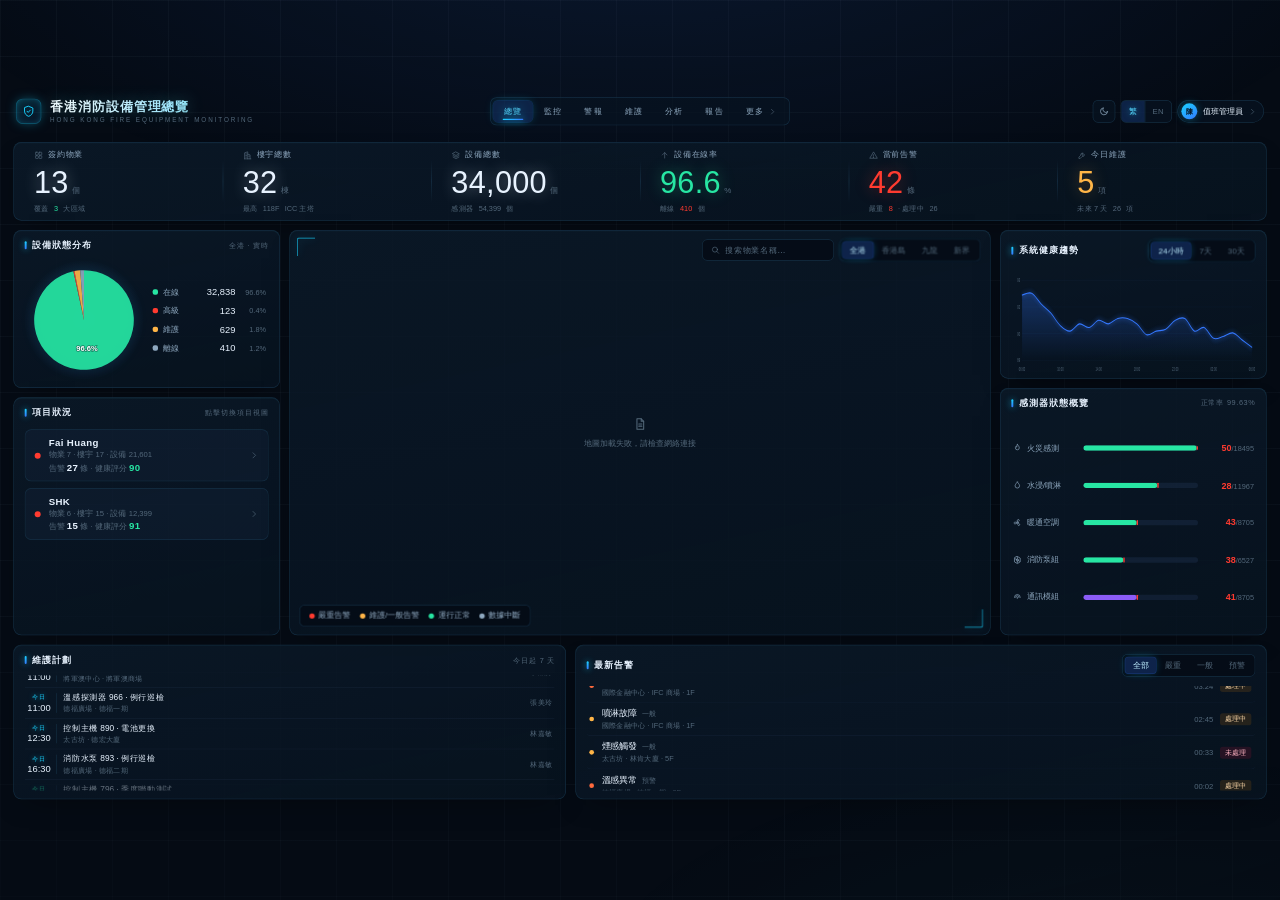
==== commit c0ee112e: "Add files via upload" ====
--- a/index.html
+++ b/index.html
@@ -3,7 +3,7 @@
 <head>
 <meta charset="UTF-8">
 <title>香港消防設備管理總覽 · L1</title>
-<link rel="stylesheet" href="css/style.css">
+<link rel="stylesheet" href="css/style.css?v=25">
 </head>
 <body>
 <div id="screen">
@@ -109,7 +109,7 @@
 
 <script src="https://webapi.amap.com/maps?v=2.0&key=482b385813c3145a2d7cbc16e38c318f"></script>
 <script src="https://cdn.bootcdn.net/ajax/libs/echarts/5.4.3/echarts.min.js"></script>
-<script src="js/data.js"></script>
+<script src="js/data.js?v=25"></script>
 <script src="js/charts.js"></script>
 <script src="js/common.js"></script>
 <script src="js/l1.js"></script>
--- a/css/style.css
+++ b/css/style.css
@@ -4,33 +4,39 @@
  * ============================================================ */
 
 :root {
-  --bg-0: #04070F;
-  --bg-1: rgba(11, 18, 34, .62);
-  --bg-2: rgba(17, 26, 48, .55);
-  --line: rgba(99, 140, 210, .14);
-  --line-2: rgba(99, 140, 210, .26);
-  --text-1: #E8EFFA;
-  --text-2: #9FB2D4;
-  --text-3: #5F7194;
-  --accent: #1E88E5;
-  --cyan: #22D3EE;
-  --ok: #00C853;
-  --crit: #FF1744;
-  --warn: #FF9100;
-  --idle: #9E9E9E;
-  --caution: #FFD600;
+  /* ===== 官方配色表 ===== */
+  --bg-0: #050B14;                              /* 頁面底色 · 深空黑藍 */
+  --bg-1: rgba(8, 20, 33, .74);                 /* 一級背景 · 深海藍黑 */
+  --bg-2: rgba(11, 25, 40, .82);                /* 卡片背景 · 科技面板 */
+  --line: rgba(23, 52, 74, .82);                /* 邊框 · 冷色線框 */
+  --line-2: rgba(23, 52, 74, 1);
+  --text-1: #E8F3FF;                            /* 主文字 · 冰白 */
+  --text-2: #8EA8BF;                            /* 次文字 · 灰藍 */
+  --text-3: #53687A;                            /* 禁用文字 · 深灰藍 */
+  --accent: #3478FF;                            /* 輔助科技色 · 數字藍 */
+  --cyan: #19D3FF;                              /* 主科技色 · 電光青 */
+  --ice: #5CE1E6;                               /* 數據高亮 · 冰青 */
+  --purple: #8B5CF6;                            /* 紫色輔助 · AI/分析 */
+  --ok: #27E6A3;                                /* 正常 · 生命綠 */
+  --crit: #FF3B30;                              /* 嚴重告警 · 警示紅 */
+  --warn: #FFB547;                              /* 注意 · 琥珀橙 */
+  --idle: #8EA8BF;
+  --caution: #FF6A3D;                           /* 高危橙 */
   --num-font: "DIN Alternate", "Bahnschrift", "Avenir Next Condensed", "Arial Narrow", sans-serif;
-  --nav-bg: rgba(11, 18, 34, .62);
-  --nav-on: #7FC4FF;
-  --hover-bg: rgba(99, 140, 210, .10);
-  --drop-bg: rgba(13, 21, 40, .97);
-  --drop-shadow: rgba(0, 0, 0, .5);
-  --chip-bg: rgba(8, 13, 26, .7);
-  --chip-on-fg: #CFE8FF;
-  --pop-bg: rgba(9, 15, 30, .94);
-  --card-hover: rgba(23, 35, 64, .72);
-  --room-bg: rgba(22, 36, 66, .5);
-  --plan-bg: rgba(15, 25, 48, .4);
+  --nav-bg: rgba(8, 20, 33, .68);
+  --nav-on: #56D9FF;
+  --hover-bg: rgba(52, 120, 255, .10);
+  --drop-bg: rgba(11, 25, 40, .97);
+  --drop-shadow: rgba(0, 0, 0, .55);
+  --chip-bg: rgba(5, 11, 20, .72);
+  --chip-on-fg: #BFEFFF;
+  --pop-bg: rgba(8, 20, 33, .94);
+  --card-hover: rgba(16, 36, 56, .92);          /* 卡片懸浮 · 高亮層 */
+  --room-bg: rgba(16, 36, 56, .55);
+  --plan-bg: rgba(11, 25, 40, .45);
+  --panel-bg: linear-gradient(168deg, rgba(11, 25, 40, .88), rgba(8, 20, 33, .80));
+  --glow-cyan: rgba(25, 211, 255, .45);
+  --glow-line: 0 0 0 1px rgba(52, 120, 255, .18), 0 0 16px -4px rgba(25, 211, 255, .4);
 }
 
 * { margin: 0; padding: 0; box-sizing: border-box; }
@@ -43,14 +49,17 @@
   user-select: none;
 }
 
-/* 背景氛围：网格 + 顶部光晕（极弱） */
+/* 背景氛围：极光双源 + 网格（向边缘淡出） */
 body::before {
   content: ''; position: fixed; inset: 0; pointer-events: none; z-index: 0;
   background:
-    radial-gradient(1100px 480px at 50% -10%, rgba(30, 100, 200, .10), transparent 65%),
-    linear-gradient(rgba(99, 140, 210, .045) 1px, transparent 1px),
-    linear-gradient(90deg, rgba(99, 140, 210, .045) 1px, transparent 1px);
-  background-size: 100% 100%, 64px 64px, 64px 64px;
+    radial-gradient(1200px 520px at 50% -12%, rgba(52, 120, 255, .12), transparent 64%),
+    radial-gradient(900px 420px at 88% 112%, rgba(92, 225, 230, .05), transparent 62%),
+    linear-gradient(rgba(142, 168, 191, .045) 1px, transparent 1px),
+    linear-gradient(90deg, rgba(142, 168, 191, .045) 1px, transparent 1px);
+  background-size: 100% 100%, 100% 100%, 56px 56px, 56px 56px;
+  -webkit-mask-image: radial-gradient(120% 100% at 50% 30%, #000 55%, transparent 100%);
+  mask-image: radial-gradient(120% 100% at 50% 30%, #000 55%, transparent 100%);
 }
 
 /* ---------- 大屏画布 ---------- */
@@ -76,10 +85,18 @@
 .hd-brand {
   width: 38px; height: 38px; border-radius: 10px; flex: none;
   display: grid; place-items: center; color: var(--cyan);
-  background: linear-gradient(145deg, rgba(34, 211, 238, .14), rgba(30, 136, 229, .08));
-  border: 1px solid rgba(34, 211, 238, .28);
-}
-.hd-title h1 { font-size: 19px; font-weight: 600; letter-spacing: .1em; line-height: 1.2; white-space: nowrap; }
+  background: linear-gradient(145deg, rgba(25, 211, 255, .16), rgba(52, 120, 255, .08));
+  border: 1px solid rgba(25, 211, 255, .32);
+  box-shadow: 0 0 18px -4px rgba(25, 211, 255, .5), inset 0 0 12px -6px rgba(25, 211, 255, .6);
+  animation: brandPulse 4.5s ease-in-out infinite;
+}
+@keyframes brandPulse { 50% { box-shadow: 0 0 30px -4px rgba(25, 211, 255, .75), inset 0 0 16px -6px rgba(25, 211, 255, .85); } }
+.hd-title h1 {
+  font-size: 19px; font-weight: 600; letter-spacing: .1em; line-height: 1.2; white-space: nowrap;
+  background: linear-gradient(92deg, #F4FBFF 8%, #A9E8FF 58%, #5CE1E6 100%);
+  -webkit-background-clip: text; background-clip: text; -webkit-text-fill-color: transparent;
+  text-shadow: 0 0 26px rgba(92, 225, 230, .3);
+}
 .hd-title p { font-size: 9.5px; letter-spacing: .3em; color: var(--text-3); margin-top: 3px; white-space: nowrap; }
 .hd-crumb { display: none; align-items: center; gap: 8px; font-size: 12px; color: var(--text-3); margin-left: 6px; white-space: nowrap; }
 .hd-crumb b { color: var(--text-1); font-weight: 500; }
@@ -100,7 +117,7 @@
   max-width: 460px; min-width: 0;
 }
 .hd-sub .ic { color: var(--text-3); flex: none; }
-.hd-score { display: flex; align-items: center; gap: 8px; }
+.hd-score { display: none; align-items: center; gap: 8px; }
 .hd-score .ch-gauge { width: 44px; height: 44px; }
 .hd-score .g-num { font-size: 15px; }
 
@@ -117,10 +134,15 @@
   white-space: nowrap;
 }
 .mn:hover { color: var(--text-1); background: var(--hover-bg); }
-.mn.on { color: var(--nav-on); background: rgba(30, 136, 229, .18); }
+.mn.on {
+  color: var(--nav-on); background: rgba(52, 120, 255, .18);
+  box-shadow: var(--glow-line);
+  text-shadow: 0 0 14px rgba(25, 211, 255, .55);
+}
 .mn.on::after {
   content: ''; position: absolute; left: 14px; right: 14px; bottom: 3px; height: 2px;
   border-radius: 1px; background: linear-gradient(90deg, var(--cyan), var(--accent));
+  box-shadow: 0 0 10px 1px var(--glow-cyan);
 }
 .mn .ic { opacity: .55; }
 
@@ -141,7 +163,7 @@
   color: var(--text-3); font-size: 11.5px; letter-spacing: .06em; font-family: inherit;
 }
 .lang-seg button:hover { color: var(--text-1); }
-.lang-seg button.on { color: var(--nav-on); background: rgba(30, 136, 229, .18); }
+.lang-seg button.on { color: var(--nav-on); background: rgba(52, 120, 255, .18); text-shadow: 0 0 10px rgba(25, 211, 255, .5); }
 .lang-seg button + button { border-left: 1px solid var(--line); }
 
 .user-btn {
@@ -155,7 +177,8 @@
 .av {
   width: 24px; height: 24px; border-radius: 50%; flex: none;
   display: grid; place-items: center; font-size: 11px; font-weight: 700; color: #04121F;
-  background: linear-gradient(145deg, #22D3EE, #1E88E5);
+  background: linear-gradient(145deg, #19D3FF, #3478FF);
+  box-shadow: 0 0 12px -2px rgba(25, 211, 255, .55);
 }
 
 /* ---------- 下拉菜单 ---------- */
@@ -187,8 +210,8 @@
   position: fixed; left: 50%; bottom: 36px; z-index: 1000;
   transform: translate(-50%, 12px); opacity: 0; transition: .28s cubic-bezier(.22, 1, .36, 1);
   display: flex; align-items: center; gap: 9px; padding: 11px 20px; border-radius: 10px;
-  background: var(--drop-bg); border: 1px solid var(--line-2); color: var(--text-1);
-  font-size: 13px; box-shadow: 0 16px 44px var(--drop-shadow); pointer-events: none;
+  background: var(--drop-bg); border: 1px solid rgba(44, 225, 255, .35); color: var(--text-1);
+  font-size: 13px; box-shadow: 0 16px 44px var(--drop-shadow), 0 0 26px -8px rgba(44, 225, 255, .45); pointer-events: none;
 }
 .toast.show { opacity: 1; transform: translate(-50%, 0); }
 .toast .ic { color: var(--cyan); }
@@ -200,8 +223,9 @@
  * ============================================================ */
 .kpis {
   display: grid; grid-template-columns: repeat(6, 1fr);
-  background: var(--bg-1); border: 1px solid var(--line); border-radius: 12px;
+  background: var(--panel-bg); border: 1px solid var(--line); border-radius: 12px;
   overflow: hidden;
+  box-shadow: inset 0 1px 0 rgba(92, 225, 230, .06), 0 18px 44px -22px rgba(0, 0, 0, .6);
 }
 .kpi {
   position: relative; display: flex; flex-direction: column; justify-content: center;
@@ -214,12 +238,12 @@
 .kpi .k-label { font-size: 12px; color: var(--text-2); letter-spacing: .1em; display: flex; align-items: center; gap: 7px; }
 .kpi .k-label .ic { color: var(--text-3); }
 .kpi .k-val { display: flex; align-items: baseline; gap: 5px; }
-.kpi .num { font-family: var(--num-font); font-size: 46px; font-weight: 500; line-height: 1; letter-spacing: .01em; font-variant-numeric: tabular-nums; }
+.kpi .num { font-family: var(--num-font); font-size: 46px; font-weight: 500; line-height: 1; letter-spacing: .01em; font-variant-numeric: tabular-nums; text-shadow: 0 0 24px color-mix(in srgb, currentColor 40%, transparent); }
 .kpi .unit { font-size: 12px; color: var(--text-3); }
 .kpi .k-sub { font-size: 11px; color: var(--text-3); display: flex; gap: 8px; align-items: center; }
 .kpi .k-sub b { font-weight: 500; }
 .kpi.clickable { cursor: pointer; }
-.kpi.clickable:hover { background: rgba(34, 211, 238, .045); }
+.kpi.clickable:hover { background: rgba(25, 211, 255, .045); }
 .k-sub .up { color: var(--ok); } .k-sub .down { color: var(--crit); }
 
 /* ============================================================
@@ -237,7 +261,8 @@
 
 .panel {
   position: relative; display: flex; flex-direction: column; min-height: 0;
-  background: var(--bg-1); border: 1px solid var(--line); border-radius: 12px;
+  background: var(--panel-bg); border: 1px solid var(--line); border-radius: 12px;
+  box-shadow: inset 0 1px 0 rgba(92, 225, 230, .06), 0 18px 44px -24px rgba(0, 0, 0, .55);
 }
 .p-hd {
   display: flex; align-items: center; justify-content: space-between;
@@ -247,9 +272,17 @@
   font-size: 13px; font-weight: 600; letter-spacing: .16em; color: var(--text-1);
   display: flex; align-items: center; gap: 8px;
 }
-.p-hd h2::before { content: ''; width: 3px; height: 12px; border-radius: 2px; background: linear-gradient(180deg, var(--cyan), var(--accent)); }
+.p-hd h2::before {
+  content: ''; width: 3px; height: 12px; border-radius: 2px;
+  background: linear-gradient(180deg, var(--cyan), var(--accent));
+  box-shadow: 0 0 9px 1px var(--glow-cyan);
+}
 .p-hd .p-sub { font-size: 11px; color: var(--text-3); letter-spacing: .08em; }
 .p-bd { flex: 1; min-height: 0; padding: 4px 16px 12px; position: relative; }
+
+/* 面板篩選行（獨立成行置於標題下方，可換行不擠壓） */
+.p-filter { flex: none; padding: 0 16px 10px; }
+.p-filter .chips { flex-wrap: wrap; }
 
 /* 面板内部上下分区 */
 .p-split { display: grid; grid-template-rows: minmax(0, .9fr) minmax(0, 1.1fr); min-height: 0; height: 100%; }
@@ -277,7 +310,7 @@
   background: rgba(99, 140, 210, .05); cursor: pointer; transition: .18s; font: inherit;
 }
 .proj-card:hover { background: rgba(30, 136, 229, .12); border-color: rgba(30, 136, 229, .45); transform: translateY(-1px); }
-.proj-card.on { border-color: var(--cyan); background: rgba(34, 211, 238, .08); box-shadow: inset 0 0 0 1px rgba(34, 211, 238, .3); }
+.proj-card.on { border-color: var(--cyan); background: rgba(34, 211, 238, .08); box-shadow: inset 0 0 0 1px rgba(44, 225, 255, .3), 0 0 24px -8px rgba(44, 225, 255, .55); }
 .proj-card .p-dot { width: 9px; height: 9px; border-radius: 50%; flex: none; }
 .proj-card .pc-main { flex: 1; min-width: 0; display: flex; flex-direction: column; gap: 3px; }
 .proj-card .pc-main b { font-size: 14.5px; color: var(--text-1); letter-spacing: .04em; }
@@ -296,12 +329,16 @@
 #projPanel .proj-list { flex: 1; min-height: 0; height: auto; overflow: hidden; }
 #projPanel .proj-back { position: relative; z-index: 2; }
 /* L1 設備狀態餅圖：固定尺寸，避免按 SVG/Canvas 默認尺寸撐高左欄 */
-#pieChart { width: 178px; height: 178px; flex: none; }
+#pieChart {
+  width: 178px; height: 178px; flex: none; border-radius: 50%;
+  background: radial-gradient(circle, rgba(25, 211, 255, .10), rgba(52, 120, 255, .06) 55%, transparent 72%);
+}
 #devDonut .ch-donut { width: 178px; height: 178px; flex: none; }
 
 /* 环形图图例 */
 .donut-wrap { display: flex; align-items: center; gap: 10px; height: 100%; }
-.donut-wrap .ch-donut { flex: none; }
+.donut-wrap .ch-donut { flex: none; filter: drop-shadow(0 0 10px rgba(44, 225, 255, .10)); }
+svg.ch-gauge, svg.ch-ring { display: block; }
 .legend { flex: 1; display: flex; flex-direction: column; gap: 7px; min-width: 0; }
 .legend .lg-item { display: flex; align-items: center; gap: 8px; font-size: 12px; color: var(--text-2); cursor: pointer; padding: 2px 4px; border-radius: 6px; transition: .15s; }
 .legend .lg-item:hover { background: rgba(99, 140, 210, .08); color: var(--text-1); }
@@ -338,16 +375,34 @@
   color: var(--text-3); font-size: 12px; cursor: pointer; transition: .18s; white-space: nowrap; font-family: inherit;
 }
 .chip:hover { color: var(--text-1); }
-.chip.on { background: rgba(30, 136, 229, .22); color: var(--chip-on-fg); }
+.chip.on { background: rgba(52, 120, 255, .22); color: var(--chip-on-fg); box-shadow: inset 0 0 0 1px rgba(52, 120, 255, .2), 0 0 14px -4px rgba(25, 211, 255, .45); }
 
 /* ---------- 高德地图 ---------- */
 #gdMap { position: absolute; inset: 0; background: transparent; }
 #gdMap .amap-logo, #gdMap .amap-copyright { opacity: 0; }
+/* 地图 HUD：对角角标 + 纵向扫描光束 */
+.map-panel::before, .map-panel::after {
+  content: ''; position: absolute; z-index: 7; width: 26px; height: 26px; pointer-events: none;
+  border: 0 solid rgba(25, 211, 255, .55);
+  filter: drop-shadow(0 0 6px rgba(25, 211, 255, .45));
+}
+.map-panel::before { left: 10px; top: 10px; border-left-width: 2px; border-top-width: 2px; border-radius: 4px 0 0 0; }
+.map-panel::after { right: 10px; bottom: 10px; border-right-width: 2px; border-bottom-width: 2px; border-radius: 0 0 4px 0; }
+.map-panel .p-bd::after {
+  content: ''; position: absolute; left: 0; right: 0; top: 0; height: 1px; z-index: 6; pointer-events: none;
+  background: linear-gradient(90deg, transparent 4%, rgba(25, 211, 255, .55) 50%, transparent 96%);
+  box-shadow: 0 0 12px 1px rgba(25, 211, 255, .5);
+  animation: scanY 9s linear infinite;
+}
+@keyframes scanY { 0% { top: 0; opacity: 0; } 6% { opacity: .8; } 92% { opacity: .8; } 100% { top: 100%; opacity: 0; } }
 .gm-mk { position: relative; width: 0; height: 0; cursor: pointer; }
 .gm-mk .gm-dot {
   position: absolute; left: 0; top: 0; transform: translate(-50%, -50%);
   border-radius: 50%; background: var(--c); border: 1.5px solid var(--c);
-  box-shadow: 0 0 10px 0 color-mix(in srgb, var(--c) 55%, transparent);
+  box-shadow:
+    0 0 0 3px color-mix(in srgb, var(--c) 16%, transparent),
+    0 0 14px 2px color-mix(in srgb, var(--c) 62%, transparent),
+    0 0 32px 8px color-mix(in srgb, var(--c) 22%, transparent);
 }
 .gm-mk .gm-core {
   position: absolute; left: 0; top: 0; transform: translate(-50%, -50%);
@@ -402,7 +457,7 @@
 .alarm-row.new { animation: rowIn .6s cubic-bezier(.22, 1, .36, 1); }
 @keyframes rowIn { from { opacity: 0; transform: translateY(-14px); } }
 .alarm-row .a-dot { width: 7px; height: 7px; border-radius: 50%; }
-.alarm-row .a-dot.l1 { animation: blink 1.3s infinite; }
+.alarm-row .a-dot.l1 { animation: blink 1.3s infinite; box-shadow: 0 0 10px 2px rgba(255, 59, 92, .6); }
 .alarm-row .a-main { min-width: 0; }
 .alarm-row .a-type { font-size: 13px; color: var(--text-1); display: flex; gap: 8px; align-items: baseline; }
 .alarm-row .a-type em { font-style: normal; font-size: 10.5px; color: var(--text-3); }
@@ -417,7 +472,7 @@
   padding: 6px 4px; border-bottom: 1px solid rgba(99, 140, 210, .08);
 }
 .maint-row .m-date { text-align: center; border-right: 1px solid var(--line); padding-right: 8px; }
-.maint-row .m-date b { display: block; font-size: 9.5px; color: var(--cyan); letter-spacing: .1em; font-weight: 500; }
+.maint-row .m-date b { display: block; font-size: 9.5px; color: var(--cyan); letter-spacing: .1em; font-weight: 500; text-shadow: 0 0 8px rgba(25, 211, 255, .55); }
 .maint-row .m-date span { font-family: var(--num-font); font-size: 14px; }
 .maint-row .m-main { min-width: 0; }
 .maint-row .m-main .t { font-size: 12.5px; color: var(--text-1); white-space: nowrap; overflow: hidden; text-overflow: ellipsis; }
@@ -456,7 +511,7 @@
   background: var(--bg-2); border: 1px solid var(--line);
   transition: transform .18s, border-color .18s, background .18s;
 }
-.b-card:hover { transform: translateY(-3px); border-color: rgba(34, 211, 238, .45); background: var(--card-hover); }
+.b-card:hover { transform: translateY(-3px); border-color: rgba(25, 211, 255, .5); background: var(--card-hover); box-shadow: 0 14px 32px -14px rgba(0, 0, 0, .65), 0 0 26px -10px rgba(25, 211, 255, .45); }
 .b-card .b-top { display: flex; align-items: center; gap: 9px; }
 .b-card .b-st { width: 9px; height: 9px; border-radius: 50%; flex: none; }
 .b-card .b-st.crit { box-shadow: 0 0 8px rgba(255, 23, 68, .8); animation: blink 1.4s infinite; }
@@ -482,7 +537,7 @@
   color: var(--text-3); font-size: 13.5px; font-family: var(--num-font); cursor: pointer; transition: .15s;
 }
 .f-btn:hover { color: var(--text-1); background: rgba(99, 140, 210, .08); }
-.f-btn.on { color: #D9EEFF; background: rgba(30, 136, 229, .2); border-color: rgba(30, 136, 229, .45); }
+.f-btn.on { color: #D9EEFF; background: rgba(52, 120, 255, .2); border-color: rgba(52, 120, 255, .45); box-shadow: inset 0 0 0 1px rgba(52, 120, 255, .16), 0 0 16px -6px rgba(25, 211, 255, .5); }
 .f-btn .fd { position: absolute; right: 7px; top: 50%; transform: translateY(-50%); width: 6px; height: 6px; border-radius: 50%; background: var(--crit); animation: blink 1.3s infinite; }
 
 .plan-stage { position: relative; min-width: 0; min-height: 0; overflow: hidden; }
@@ -490,7 +545,7 @@
 .plan-svg.grabbing { cursor: grabbing; }
 .plan-svg .room { fill: var(--room-bg); stroke: rgba(99, 140, 210, .20); stroke-width: 1; }
 .plan-svg .plan-bg { fill: var(--plan-bg); stroke: rgba(99, 140, 210, .35); }
-.plan-svg .core { fill: rgba(30, 136, 229, .10); stroke: rgba(30, 136, 229, .30); }
+.plan-svg .core { fill: rgba(52, 120, 255, .10); stroke: rgba(52, 120, 255, .30); }
 .plan-svg .corridor { fill: rgba(99, 140, 210, .05); }
 .plan-svg .room-label { font-size: 10px; fill: rgba(159, 178, 212, .5); letter-spacing: .12em; }
 .dev { cursor: pointer; }
@@ -506,6 +561,7 @@
   display: grid; place-items: center;
 }
 .plan-zoom button:hover { color: var(--text-1); border-color: var(--line-2); }
+#floorTag {display:none;}
 .floor-tag { position: absolute; left: 12px; top: 12px; z-index: 4; font-family: var(--num-font); font-size: 30px; color: var(--text-1); letter-spacing: .06em; }
 .floor-tag small { font-size: 11px; color: var(--text-3); letter-spacing: .2em; display: block; margin-bottom: 2px; font-family: -apple-system, "PingFang SC", sans-serif; }
 .plan-legend {
@@ -536,12 +592,12 @@
 .dd-act { margin: 10px 2px 4px; display: flex; gap: 8px; }
 .btn {
   height: 32px; padding: 0 16px; border-radius: 7px; border: 1px solid var(--line-2);
-  background: rgba(30, 136, 229, .12); color: var(--chip-on-fg); font-size: 12.5px; cursor: pointer; transition: .18s;
+  background: rgba(52, 120, 255, .12); color: var(--chip-on-fg); font-size: 12.5px; cursor: pointer; transition: .18s;
   display: inline-flex; align-items: center; justify-content: center; gap: 6px; font-family: inherit;
 }
-.btn:hover { background: rgba(30, 136, 229, .22); }
-.btn.primary { background: linear-gradient(135deg, #1E88E5, #1565C0); border-color: transparent; color: #fff; }
-.btn.primary:hover { filter: brightness(1.15); }
+.btn:hover { background: rgba(52, 120, 255, .22); }
+.btn.primary { background: linear-gradient(135deg, #3478FF, #2563EB); border-color: transparent; color: #fff; box-shadow: 0 4px 18px -6px rgba(52, 120, 255, .6); }
+.btn.primary:hover { filter: brightness(1.12); box-shadow: 0 6px 24px -6px rgba(52, 120, 255, .75); }
 .btn.ghost { background: transparent; color: var(--text-3); }
 .btn.ghost:hover { color: var(--text-1); }
 
@@ -564,16 +620,20 @@
 }
 .modal-overlay.show { opacity: 1; }
 .modal {
-  width: 520px; max-height: 86vh; display: flex; flex-direction: column;
+  position: relative; width: 520px; max-height: 86vh; display: flex; flex-direction: column;
   background: var(--drop-bg); border: 1px solid var(--line-2); border-radius: 14px;
-  box-shadow: 0 30px 90px var(--drop-shadow);
+  box-shadow: 0 30px 90px var(--drop-shadow), 0 0 40px -18px rgba(44, 225, 255, .4);
   transform: translateY(16px) scale(.98); transition: transform .24s cubic-bezier(.22, 1, .36, 1);
 }
 .modal-overlay.show .modal { transform: none; }
+.modal::before {
+  content: ''; position: absolute; left: 16px; right: 16px; top: 0; height: 1px;
+  background: linear-gradient(90deg, transparent, rgba(25, 211, 255, .6), transparent);
+}
 .modal header { display: flex; align-items: center; justify-content: space-between; padding: 16px 20px 12px; border-bottom: 1px solid rgba(99, 140, 210, .12); }
 .m-title { display: flex; align-items: center; gap: 9px; font-size: 15px; font-weight: 600; }
 .m-title em { font-style: normal; font-family: var(--num-font); font-size: 11.5px; color: var(--text-3); font-weight: 400; }
-.lv-dot { width: 9px; height: 9px; border-radius: 50%; }
+.lv-dot { width: 9px; height: 9px; border-radius: 50%; box-shadow: 0 0 10px 1px var(--lc, transparent); }
 .m-close { background: none; border: 0; color: var(--text-3); cursor: pointer; padding: 4px; border-radius: 6px; }
 .m-close:hover { color: var(--text-1); background: rgba(99, 140, 210, .1); }
 .m-body { padding: 14px 20px; overflow-y: auto; }
@@ -622,22 +682,44 @@
   --text-2: #435674;
   --text-3: #7C8CA6;
   --nav-bg: rgba(255, 255, 255, .72);
-  --nav-on: #1565C0;
+  --nav-on: #2058D8;
   --hover-bg: rgba(30, 100, 200, .08);
   --drop-bg: #FFFFFF;
   --drop-shadow: rgba(30, 60, 120, .22);
   --chip-bg: rgba(255, 255, 255, .86);
-  --chip-on-fg: #1565C0;
+  --chip-on-fg: #2058D8;
   --pop-bg: rgba(255, 255, 255, .97);
   --card-hover: rgba(238, 245, 255, .98);
   --room-bg: rgba(224, 232, 246, .8);
   --plan-bg: rgba(235, 241, 250, .7);
+  --panel-bg: rgba(255, 255, 255, .84);
+  --glow-cyan: rgba(21, 101, 192, .35);
+  --glow-line: 0 0 0 1px rgba(21, 101, 192, .14);
+}
+/* 浅色主题：收敛发光，保持清爽 */
+html[data-theme='light'] .hd-title h1 { background: none; -webkit-text-fill-color: currentColor; color: #17263C; text-shadow: none; }
+html[data-theme='light'] .hd-brand { animation: none; box-shadow: 0 4px 14px -6px rgba(32, 88, 216, .35); }
+html[data-theme='light'] .kpi .num { text-shadow: none; }
+html[data-theme='light'] .panel, html[data-theme='light'] .kpis { box-shadow: 0 10px 28px -18px rgba(30, 60, 120, .28); }
+html[data-theme='light'] .map-panel::before, html[data-theme='light'] .map-panel::after { filter: none; border-color: rgba(21, 101, 192, .45); }
+html[data-theme='light'] .map-panel .p-bd::after { display: none; }
+html[data-theme='light'] .gm-mk .gm-dot { box-shadow: 0 0 0 3px color-mix(in srgb, var(--c) 14%, transparent), 0 0 10px 1px color-mix(in srgb, var(--c) 40%, transparent); }
+html[data-theme='light'] .mn.on, html[data-theme='light'] .chip.on, html[data-theme='light'] .f-btn.on { box-shadow: var(--glow-line); text-shadow: none; }
+html[data-theme='light'] .mn.on::after { box-shadow: none; }
+html[data-theme='light'] .toast, html[data-theme='light'] .modal { box-shadow: 0 20px 50px -20px rgba(30, 60, 120, .35); border-color: var(--line-2); }
+html[data-theme='light'] .modal::before { background: linear-gradient(90deg, transparent, rgba(32, 88, 216, .4), transparent); }
+html[data-theme='light'] .btn.primary { box-shadow: 0 4px 14px -6px rgba(32, 88, 216, .5); }
+html[data-theme='light'] .donut-wrap .ch-donut { filter: none; }
+html[data-theme='light'] #pieChart { background: radial-gradient(circle, rgba(32, 88, 216, .07), transparent 70%); }
+
+/* 无障碍：偏好减弱动效时停用装饰动画 */
+@media (prefers-reduced-motion: reduce) {
+  .hd-brand, .map-panel .p-bd::after, .mn.on::after { animation: none !important; }
+  .alarm-row .a-dot.l1, .b-card .b-st.crit, .dev.crit .halo, .f-btn .fd { animation: none !important; }
 }
 html[data-theme='light'] body::before {
   background:
-    radial-gradient(1100px 480px at 50% -10%, rgba(30, 100, 200, .07), transparent 65%),
-    linear-gradient(rgba(28, 60, 120, .05) 1px, transparent 1px),
-    linear-gradient(90deg, rgba(28, 60, 120, .05) 1px, transparent 1px);
+    radial-gradient(1100px 480px at 50% -10%, rgba(30, 100, 200, .07), transparent 65%);
   background-size: 100% 100%, 64px 64px, 64px 64px;
 }
 html[data-theme='light'] .gm-mk .gm-lb {
@@ -645,9 +727,9 @@
   text-shadow: 0 0 4px rgba(255, 255, 255, .9), 0 1px 3px rgba(255, 255, 255, .9);
 }
 html[data-theme='light'] .gm-mk:hover .gm-lb,
-html[data-theme='light'] .gm-mk.focus .gm-lb { color: #0D47A1; }
+html[data-theme='light'] .gm-mk.focus .gm-lb { color: #1D4FC4; }
 html[data-theme='light'] .c-num,
 html[data-theme='light'] .g-num { fill: #17263C !important; }
 html[data-theme='light'] .modal-overlay { background: rgba(200, 214, 235, .55); }
-html[data-theme='light'] .f-btn.on { color: #1565C0; }
+html[data-theme='light'] .f-btn.on { color: #2058D8; }
 html[data-theme='light'] .av { color: #fff; }
